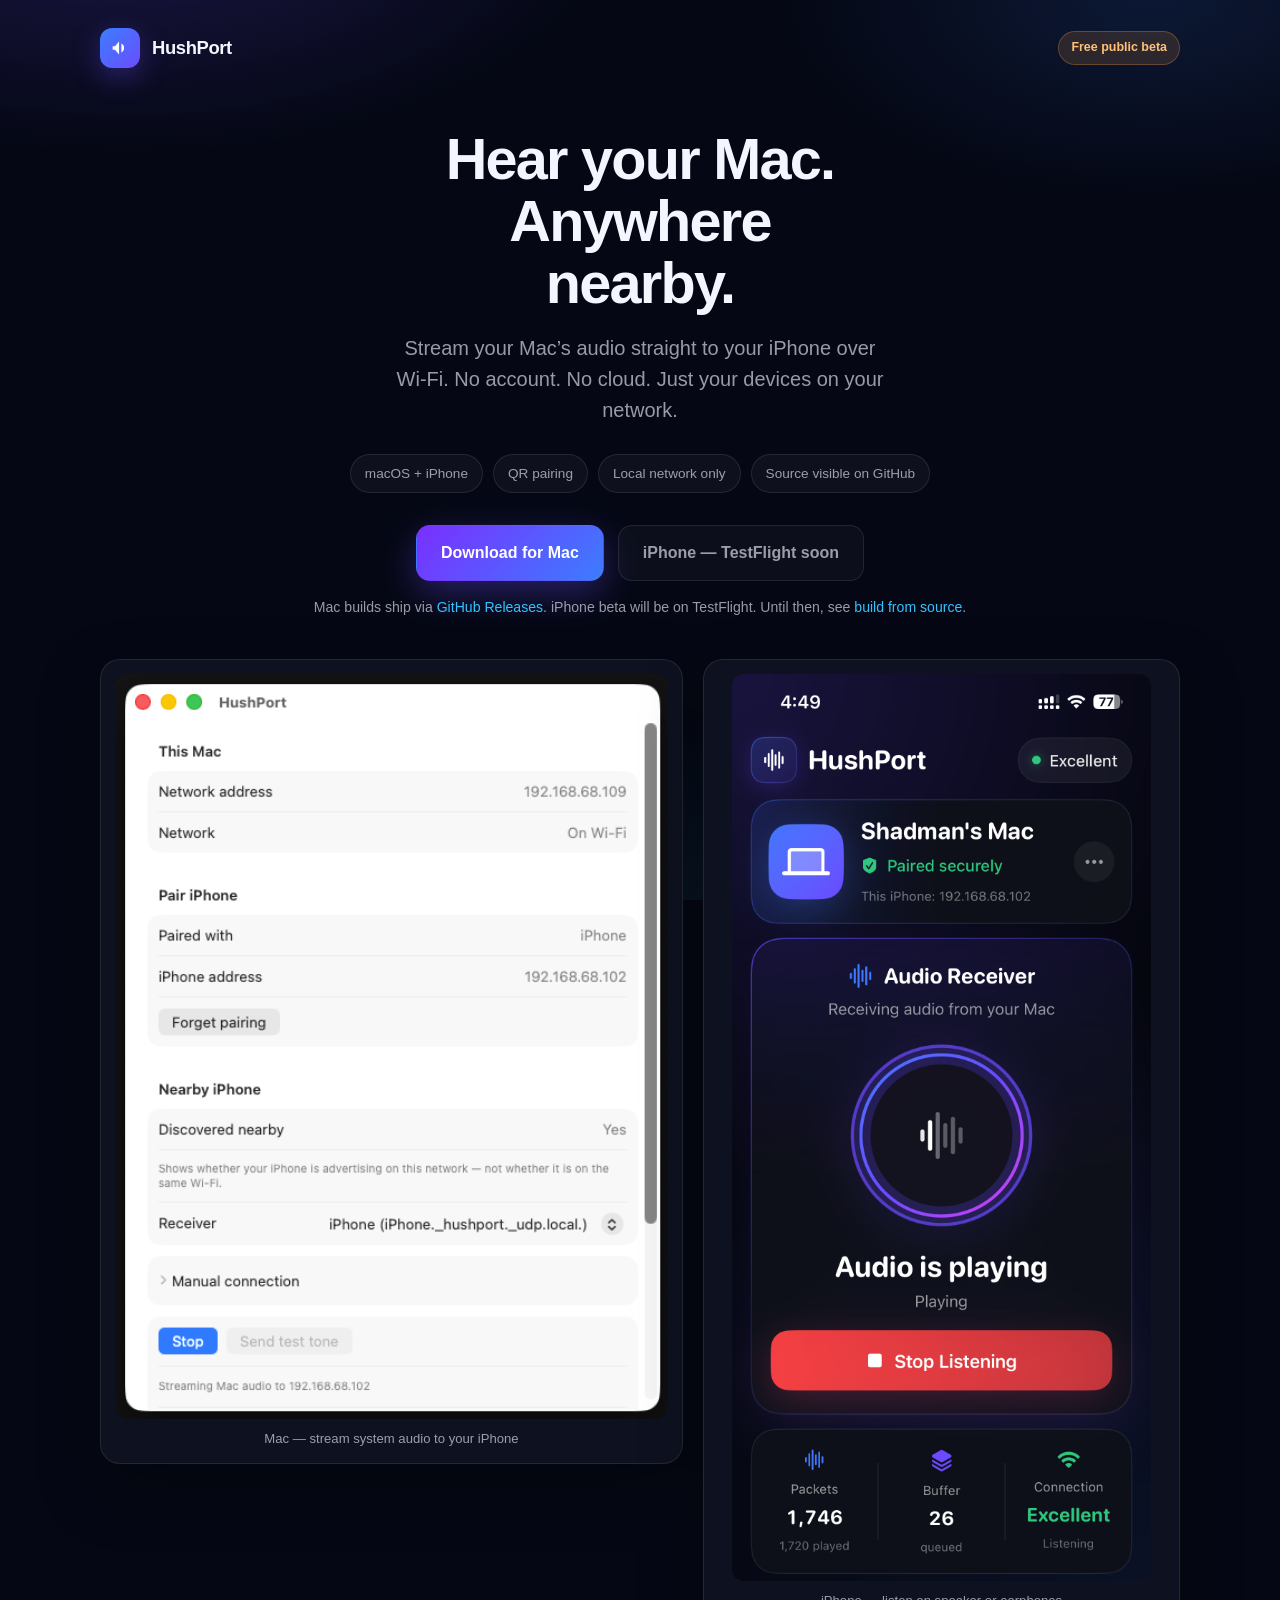
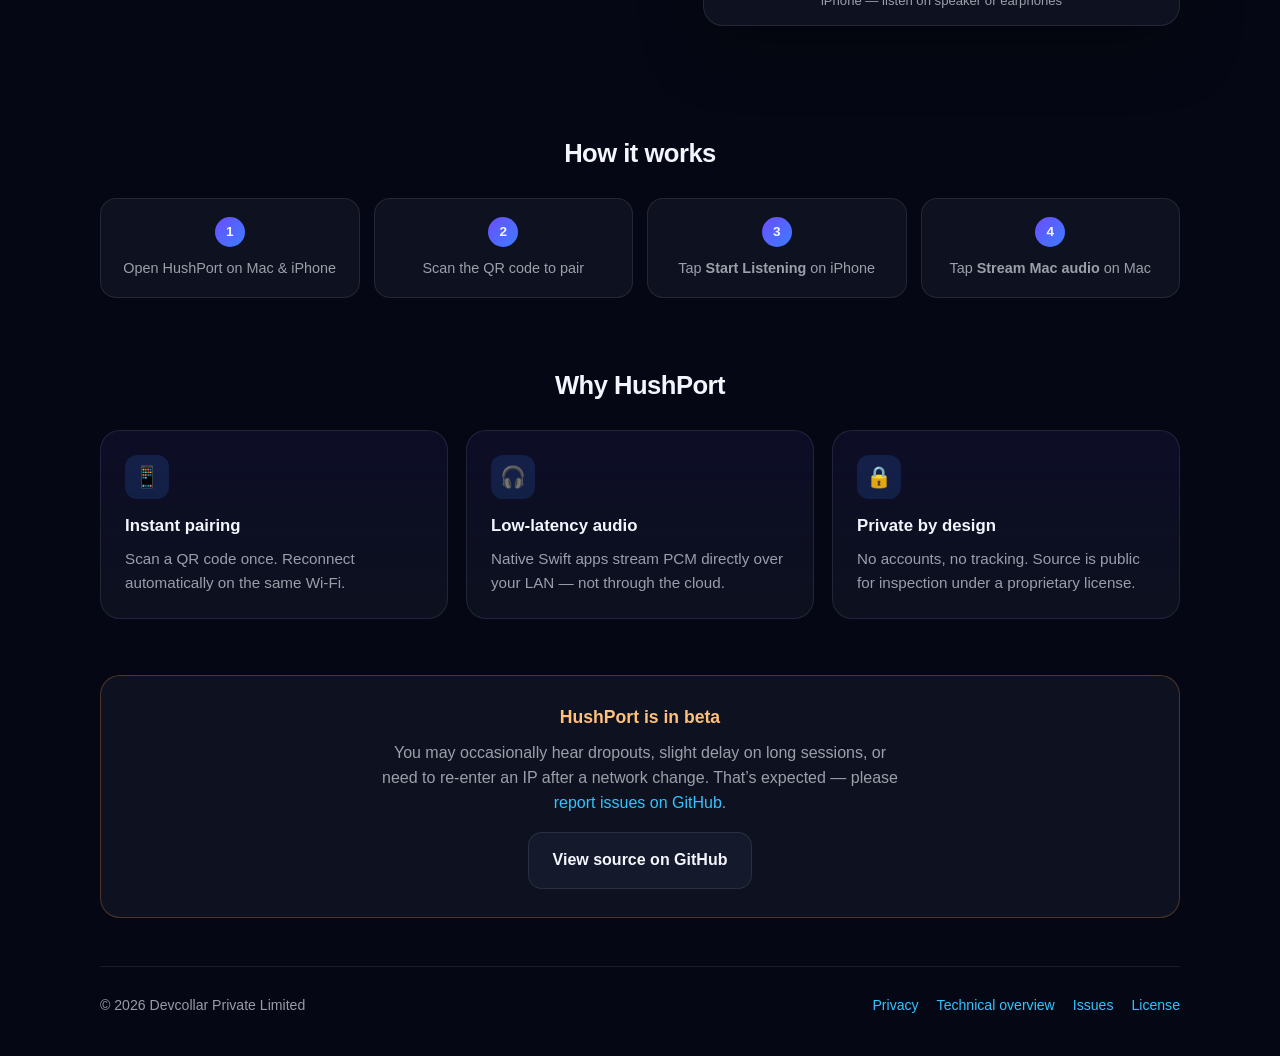
==== docs/index.html @ 12315539 "Add GitHub Pages landing site and privacy policy. Provide a simple beta marketing page, install guid" ====
<!DOCTYPE html>
<html lang="en">
<head>
  <meta charset="utf-8" />
  <meta name="viewport" content="width=device-width, initial-scale=1" />
  <meta name="description" content="HushPort streams your Mac's audio to your iPhone over Wi-Fi. Free public beta. No account. No cloud." />
  <title>HushPort — Hear your Mac on your iPhone</title>
  <link rel="icon" href="data:image/svg+xml,<svg xmlns='http://www.w3.org/2000/svg' viewBox='0 0 100 100'><rect fill='%234a4aff' rx='22' width='100' height='100'/><path fill='white' d='M28 62V38h8v24c0 6 4 10 10 10s10-4 10-10V38h8v24c0 10-8 18-18 18s-18-8-18-18zm36 0V38h8v24c0 6 4 10 10 10s10-4 10-10V38h8v24c0 10-8 18-18 18s-18-8-18-18z'/></svg>" />
  <style>
    :root {
      --bg: #050814;
      --panel: #0e1220;
      --panel-raised: #141a2b;
      --border: rgba(255, 255, 255, 0.09);
      --text: #f4f6ff;
      --muted: rgba(244, 246, 255, 0.62);
      --brand: #6b4dff;
      --brand-bright: #3c7dff;
      --cyan: #33c3ff;
      --success: #2ec87a;
      --orange: #ff9f43;
      --max: 1080px;
      --radius: 20px;
    }

    * { box-sizing: border-box; margin: 0; padding: 0; }

    body {
      font-family: -apple-system, BlinkMacSystemFont, "SF Pro Text", "Segoe UI", sans-serif;
      background: var(--bg);
      color: var(--text);
      line-height: 1.55;
      -webkit-font-smoothing: antialiased;
    }

    .bg-glow {
      position: fixed;
      inset: 0;
      pointer-events: none;
      z-index: -1;
      background:
        radial-gradient(ellipse 70% 50% at 10% -10%, rgba(107, 77, 255, 0.22), transparent 55%),
        radial-gradient(ellipse 60% 45% at 90% 0%, rgba(60, 125, 255, 0.14), transparent 50%),
        radial-gradient(ellipse 50% 40% at 50% 100%, rgba(51, 195, 255, 0.08), transparent 55%);
    }

    a { color: var(--cyan); text-decoration: none; }
    a:hover { text-decoration: underline; }

    .wrap { width: min(var(--max), calc(100% - 40px)); margin: 0 auto; }

    header {
      padding: 28px 0 12px;
      display: flex;
      align-items: center;
      justify-content: space-between;
      gap: 16px;
    }

    .brand {
      display: flex;
      align-items: center;
      gap: 12px;
      font-weight: 700;
      font-size: 1.15rem;
      letter-spacing: -0.02em;
      color: var(--text);
      text-decoration: none;
    }

    .brand:hover { text-decoration: none; }

    .logo {
      width: 40px;
      height: 40px;
      border-radius: 12px;
      background: linear-gradient(135deg, var(--brand-bright), var(--brand));
      display: grid;
      place-items: center;
      box-shadow: 0 8px 28px rgba(107, 77, 255, 0.35);
    }

    .logo svg { width: 22px; height: 22px; fill: white; }

    .badge {
      display: inline-flex;
      align-items: center;
      gap: 6px;
      padding: 6px 12px;
      border-radius: 999px;
      font-size: 0.78rem;
      font-weight: 600;
      background: rgba(255, 159, 67, 0.14);
      color: #ffc078;
      border: 1px solid rgba(255, 159, 67, 0.28);
    }

    .hero {
      padding: 48px 0 32px;
      text-align: center;
    }

    .hero h1 {
      font-size: clamp(2.2rem, 5vw, 3.6rem);
      line-height: 1.08;
      letter-spacing: -0.03em;
      font-weight: 800;
      max-width: 14ch;
      margin: 0 auto 18px;
    }

    .hero .lead {
      font-size: clamp(1.05rem, 2.2vw, 1.25rem);
      color: var(--muted);
      max-width: 46ch;
      margin: 0 auto 28px;
    }

    .pill-row {
      display: flex;
      flex-wrap: wrap;
      justify-content: center;
      gap: 10px;
      margin-bottom: 32px;
    }

    .pill {
      padding: 8px 14px;
      border-radius: 999px;
      font-size: 0.85rem;
      color: var(--muted);
      background: rgba(255, 255, 255, 0.04);
      border: 1px solid var(--border);
    }

    .cta-row {
      display: flex;
      flex-wrap: wrap;
      justify-content: center;
      gap: 14px;
      margin-bottom: 16px;
    }

    .btn {
      display: inline-flex;
      align-items: center;
      justify-content: center;
      gap: 10px;
      padding: 15px 24px;
      border-radius: 14px;
      font-size: 1rem;
      font-weight: 650;
      text-decoration: none;
      border: 1px solid transparent;
      transition: transform 0.15s ease, box-shadow 0.15s ease;
    }

    .btn:hover { text-decoration: none; transform: translateY(-1px); }

    .btn-primary {
      color: white;
      background: linear-gradient(135deg, #7a2fff, var(--brand-bright));
      box-shadow: 0 12px 36px rgba(107, 77, 255, 0.35);
    }

    .btn-secondary {
      color: var(--text);
      background: var(--panel-raised);
      border-color: var(--border);
    }

    .btn-soon {
      color: var(--muted);
      background: rgba(255, 255, 255, 0.03);
      border-color: var(--border);
      cursor: default;
    }

    .btn-soon:hover { transform: none; }

    .cta-note {
      font-size: 0.88rem;
      color: var(--muted);
      margin-bottom: 40px;
    }

    .shots {
      display: grid;
      grid-template-columns: 1.1fr 0.9fr;
      gap: 20px;
      align-items: start;
      margin: 12px 0 56px;
    }

    .shot {
      background: var(--panel);
      border: 1px solid var(--border);
      border-radius: var(--radius);
      padding: 14px;
      box-shadow: 0 24px 60px rgba(0, 0, 0, 0.35);
    }

    .shot img {
      width: 100%;
      height: auto;
      border-radius: 12px;
      display: block;
    }

    .shot figcaption {
      margin-top: 10px;
      font-size: 0.82rem;
      color: var(--muted);
      text-align: center;
    }

    .shot.ios { padding: 14px 28px; }

    section { padding: 20px 0 48px; }

    h2 {
      font-size: 1.6rem;
      letter-spacing: -0.02em;
      margin-bottom: 24px;
      text-align: center;
    }

    .grid-3 {
      display: grid;
      grid-template-columns: repeat(3, 1fr);
      gap: 18px;
    }

    .card {
      background: linear-gradient(180deg, rgba(107, 77, 255, 0.08), rgba(14, 18, 32, 0.9));
      border: 1px solid var(--border);
      border-radius: var(--radius);
      padding: 24px;
    }

    .card .icon {
      width: 44px;
      height: 44px;
      border-radius: 12px;
      display: grid;
      place-items: center;
      background: rgba(60, 125, 255, 0.16);
      margin-bottom: 14px;
      font-size: 1.3rem;
    }

    .card h3 {
      font-size: 1.05rem;
      margin-bottom: 8px;
    }

    .card p {
      color: var(--muted);
      font-size: 0.95rem;
    }

    .beta-box {
      background: var(--panel);
      border: 1px solid rgba(255, 159, 67, 0.25);
      border-radius: var(--radius);
      padding: 28px;
      text-align: center;
      margin: 8px 0 48px;
    }

    .beta-box h3 {
      color: #ffc078;
      margin-bottom: 10px;
      font-size: 1.1rem;
    }

    .beta-box p { color: var(--muted); max-width: 58ch; margin: 0 auto 16px; }

    .steps {
      display: grid;
      grid-template-columns: repeat(4, 1fr);
      gap: 14px;
      margin-top: 8px;
    }

    .step {
      background: var(--panel);
      border: 1px solid var(--border);
      border-radius: 16px;
      padding: 18px;
      text-align: center;
    }

    .step .num {
      width: 30px;
      height: 30px;
      border-radius: 50%;
      margin: 0 auto 10px;
      display: grid;
      place-items: center;
      font-weight: 700;
      font-size: 0.85rem;
      background: linear-gradient(135deg, var(--brand), var(--brand-bright));
    }

    .step p { font-size: 0.9rem; color: var(--muted); }

    footer {
      border-top: 1px solid var(--border);
      padding: 28px 0 40px;
      color: var(--muted);
      font-size: 0.88rem;
    }

    .footer-row {
      display: flex;
      flex-wrap: wrap;
      justify-content: space-between;
      gap: 12px;
      align-items: center;
    }

    .footer-links { display: flex; flex-wrap: wrap; gap: 18px; }

    @media (max-width: 860px) {
      .shots { grid-template-columns: 1fr; }
      .shot.ios { max-width: 320px; margin: 0 auto; }
      .grid-3 { grid-template-columns: 1fr; }
      .steps { grid-template-columns: 1fr 1fr; }
    }
  </style>
</head>
<body>
  <div class="bg-glow"></div>

  <div class="wrap">
    <header>
      <a class="brand" href="./">
        <span class="logo" aria-hidden="true">
          <svg viewBox="0 0 24 24" xmlns="http://www.w3.org/2000/svg"><path d="M4 10v4h2.5l4.5 5V5L6.5 10H4zm12.5 2c0-2.1-1.2-3.9-3-4.8v9.6c1.8-.9 3-2.7 3-4.8z"/></svg>
        </span>
        HushPort
      </a>
      <span class="badge">Free public beta</span>
    </header>

    <section class="hero">
      <h1>Hear your Mac.<br />Anywhere nearby.</h1>
      <p class="lead">
        Stream your Mac&rsquo;s audio straight to your iPhone over Wi&#8209;Fi.
        No account. No cloud. Just your devices on your network.
      </p>

      <div class="pill-row">
        <span class="pill">macOS + iPhone</span>
        <span class="pill">QR pairing</span>
        <span class="pill">Local network only</span>
        <span class="pill">Source visible on GitHub</span>
      </div>

      <div class="cta-row">
        <a class="btn btn-primary" href="https://github.com/Devcollar/hushport/releases" id="mac-download">
          Download for Mac
        </a>
        <span class="btn btn-soon" title="TestFlight link will be added here">
          iPhone — TestFlight soon
        </span>
      </div>
      <p class="cta-note">
        Mac builds ship via <a href="https://github.com/Devcollar/hushport/releases">GitHub Releases</a>.
        iPhone beta will be on TestFlight. Until then, see <a href="https://github.com/Devcollar/hushport#quick-start">build from source</a>.
      </p>

      <div class="shots">
        <figure class="shot">
          <img src="screenshots/mac-streaming.png" alt="HushPort Mac app streaming audio to iPhone" width="960" height="540" loading="eager" />
          <figcaption>Mac — stream system audio to your iPhone</figcaption>
        </figure>
        <figure class="shot ios">
          <img src="screenshots/ios-streaming.png" alt="HushPort iPhone app playing Mac audio" width="390" height="844" loading="eager" />
          <figcaption>iPhone — listen on speaker or earphones</figcaption>
        </figure>
      </div>
    </section>

    <section>
      <h2>How it works</h2>
      <div class="steps">
        <div class="step"><div class="num">1</div><p>Open HushPort on Mac &amp; iPhone</p></div>
        <div class="step"><div class="num">2</div><p>Scan the QR code to pair</p></div>
        <div class="step"><div class="num">3</div><p>Tap <strong>Start Listening</strong> on iPhone</p></div>
        <div class="step"><div class="num">4</div><p>Tap <strong>Stream Mac audio</strong> on Mac</p></div>
      </div>
    </section>

    <section>
      <h2>Why HushPort</h2>
      <div class="grid-3">
        <article class="card">
          <div class="icon">📱</div>
          <h3>Instant pairing</h3>
          <p>Scan a QR code once. Reconnect automatically on the same Wi&#8209;Fi.</p>
        </article>
        <article class="card">
          <div class="icon">🎧</div>
          <h3>Low-latency audio</h3>
          <p>Native Swift apps stream PCM directly over your LAN — not through the cloud.</p>
        </article>
        <article class="card">
          <div class="icon">🔒</div>
          <h3>Private by design</h3>
          <p>No accounts, no tracking. Source is public for inspection under a proprietary license.</p>
        </article>
      </div>
    </section>

    <div class="beta-box">
      <h3>HushPort is in beta</h3>
      <p>
        You may occasionally hear dropouts, slight delay on long sessions, or need to re-enter an IP after a network change.
        That&rsquo;s expected — please <a href="https://github.com/Devcollar/hushport/issues/new/choose">report issues on GitHub</a>.
      </p>
      <a class="btn btn-secondary" href="https://github.com/Devcollar/hushport">View source on GitHub</a>
    </div>

    <footer>
      <div class="footer-row">
        <span>&copy; 2026 Devcollar Private Limited</span>
        <nav class="footer-links" aria-label="Footer">
          <a href="privacy.html">Privacy</a>
          <a href="https://github.com/Devcollar/hushport/blob/main/docs/overview.md">Technical overview</a>
          <a href="https://github.com/Devcollar/hushport/issues">Issues</a>
          <a href="https://github.com/Devcollar/hushport/blob/main/LICENSE">License</a>
        </nav>
      </div>
    </footer>
  </div>
</body>
</html>
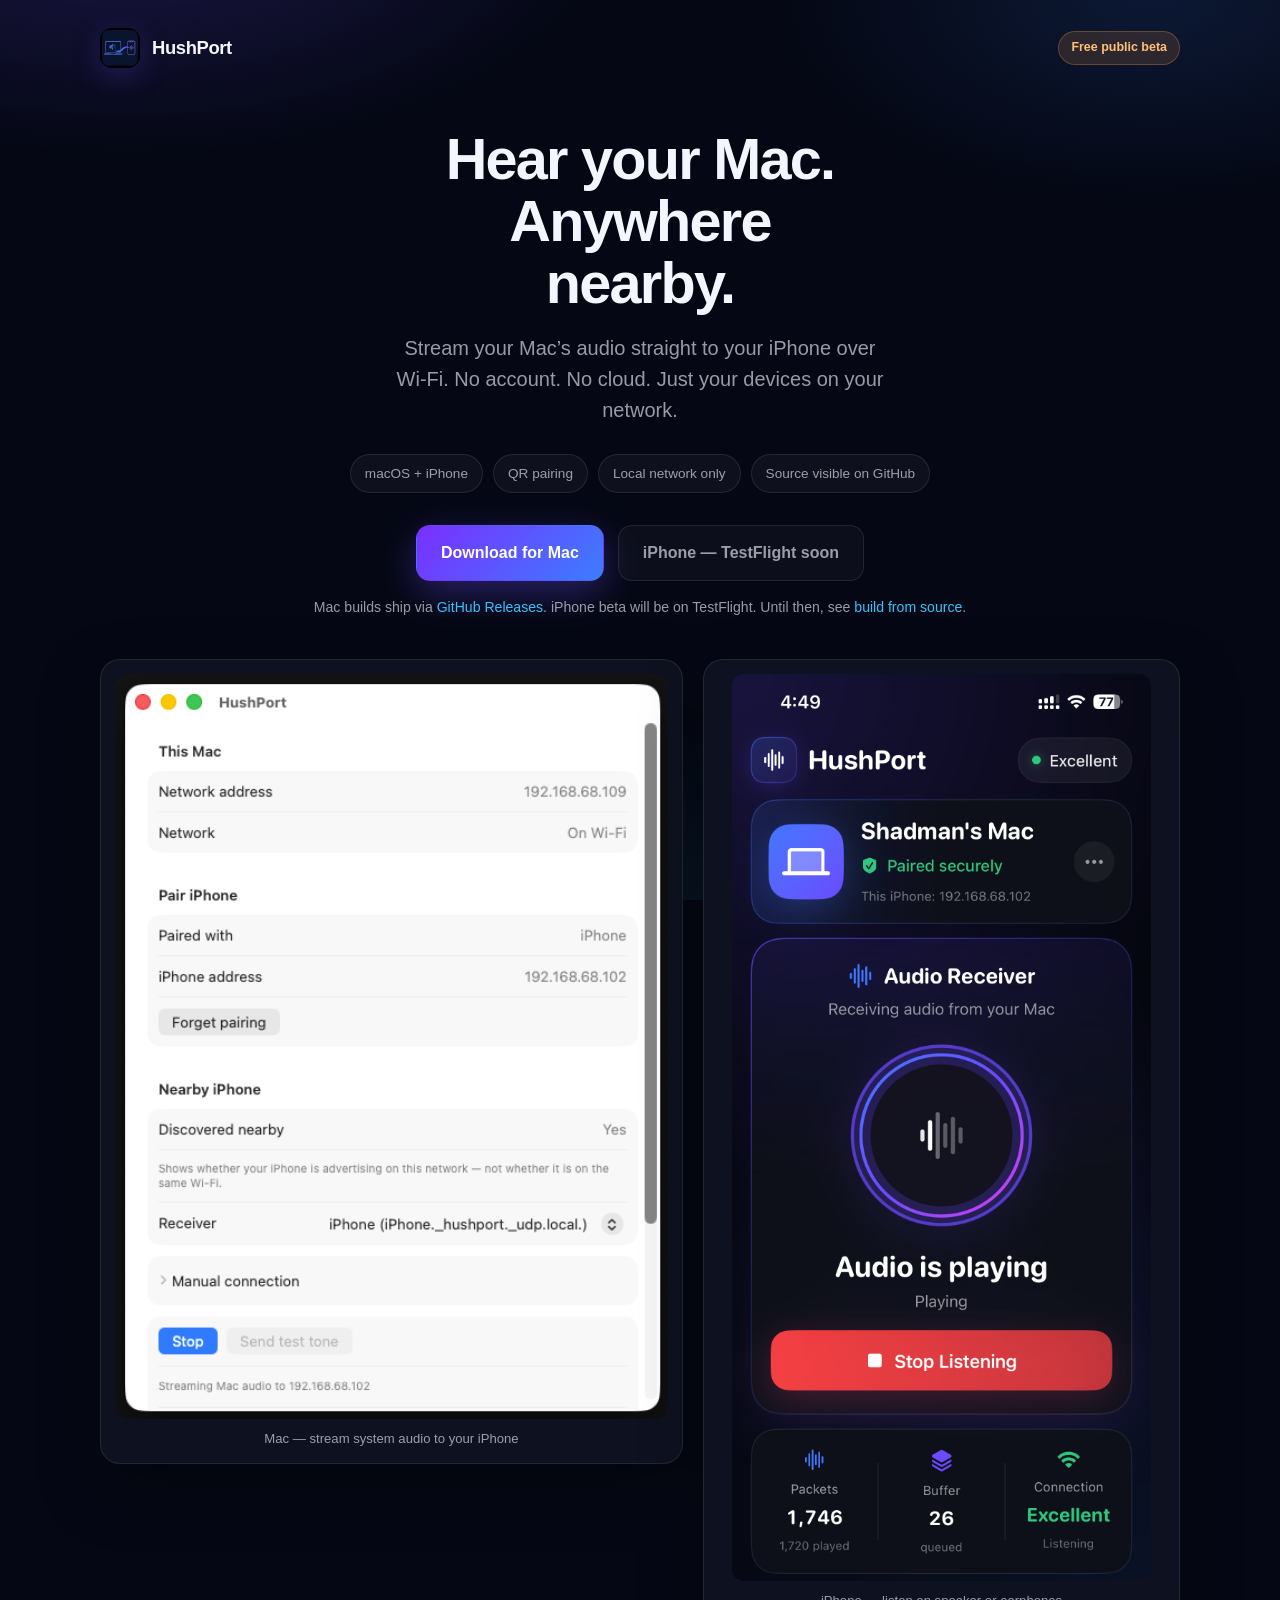
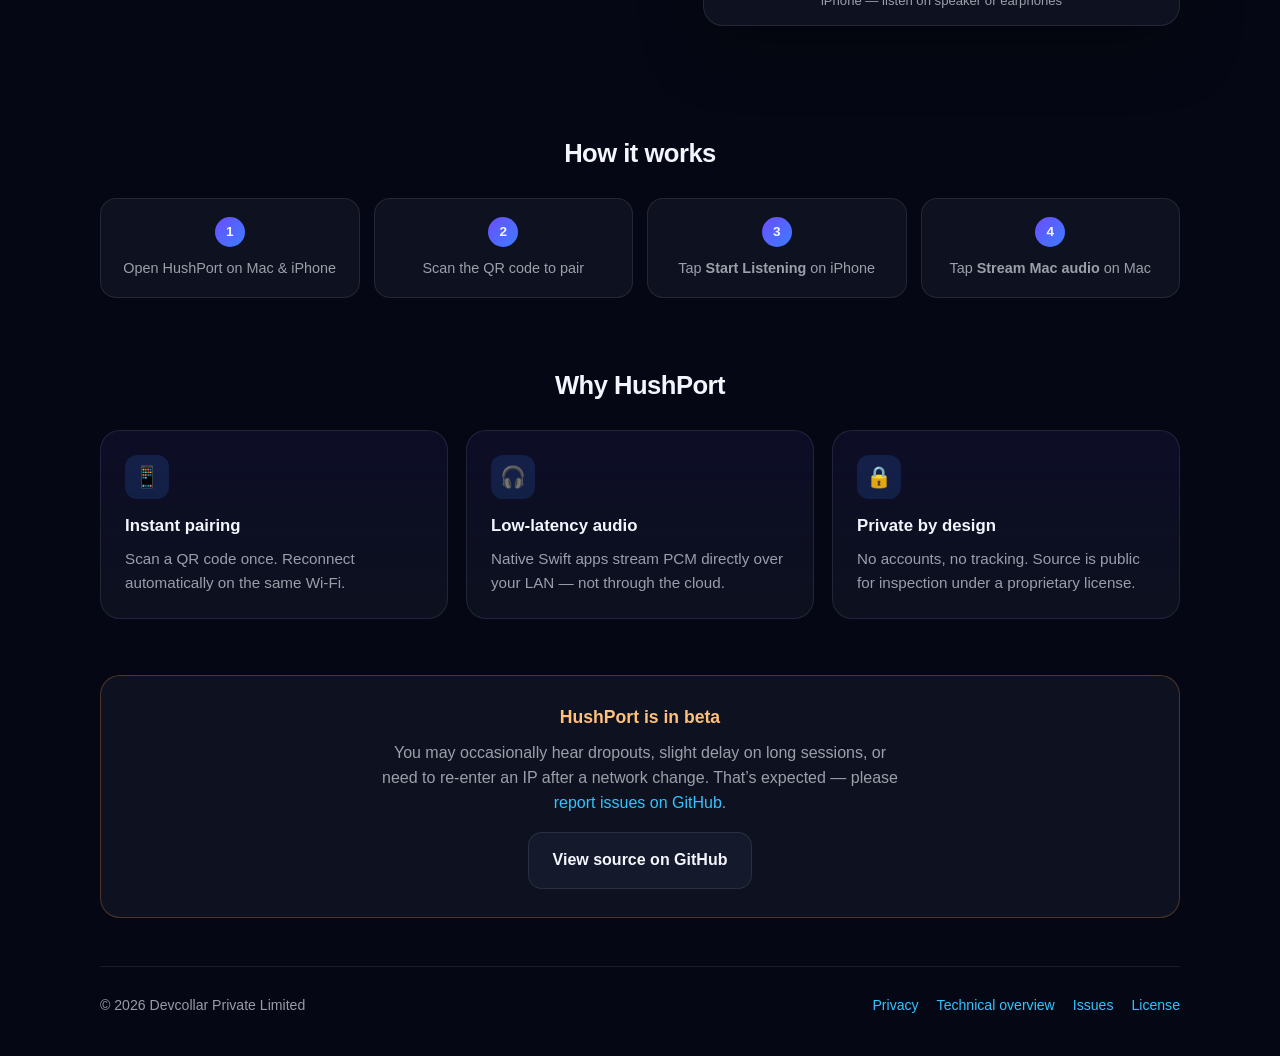
==== commit b41b6d10: "Add logo branding and app icons for Mac and iOS. Use the new logo on GitHub Pages, README, and favic" ====
--- a/docs/index.html
+++ b/docs/index.html
@@ -5,7 +5,14 @@
   <meta name="viewport" content="width=device-width, initial-scale=1" />
   <meta name="description" content="HushPort streams your Mac's audio to your iPhone over Wi-Fi. Free public beta. No account. No cloud." />
   <title>HushPort — Hear your Mac on your iPhone</title>
-  <link rel="icon" href="data:image/svg+xml,<svg xmlns='http://www.w3.org/2000/svg' viewBox='0 0 100 100'><rect fill='%234a4aff' rx='22' width='100' height='100'/><path fill='white' d='M28 62V38h8v24c0 6 4 10 10 10s10-4 10-10V38h8v24c0 10-8 18-18 18s-18-8-18-18zm36 0V38h8v24c0 6 4 10 10 10s10-4 10-10V38h8v24c0 10-8 18-18 18s-18-8-18-18z'/></svg>" />
+  <link rel="icon" href="assets/favicon-32.png" sizes="32x32" type="image/png" />
+  <link rel="apple-touch-icon" href="assets/apple-touch-icon.png" />
+  <meta property="og:type" content="website" />
+  <meta property="og:title" content="HushPort — Hear your Mac on your iPhone" />
+  <meta property="og:description" content="Stream your Mac's audio to your iPhone over Wi-Fi. Free public beta. No account. No cloud." />
+  <meta property="og:image" content="https://devcollar.github.io/hushport/assets/hushport-logo-512.png" />
+  <meta name="twitter:card" content="summary" />
+  <meta name="twitter:image" content="https://devcollar.github.io/hushport/assets/hushport-logo-512.png" />
   <style>
     :root {
       --bg: #050814;
@@ -74,13 +81,9 @@
       width: 40px;
       height: 40px;
       border-radius: 12px;
-      background: linear-gradient(135deg, var(--brand-bright), var(--brand));
-      display: grid;
-      place-items: center;
-      box-shadow: 0 8px 28px rgba(107, 77, 255, 0.35);
-    }
-
-    .logo svg { width: 22px; height: 22px; fill: white; }
+      object-fit: cover;
+      box-shadow: 0 8px 28px rgba(107, 77, 255, 0.25);
+    }
 
     .badge {
       display: inline-flex;
@@ -336,9 +339,7 @@
   <div class="wrap">
     <header>
       <a class="brand" href="./">
-        <span class="logo" aria-hidden="true">
-          <svg viewBox="0 0 24 24" xmlns="http://www.w3.org/2000/svg"><path d="M4 10v4h2.5l4.5 5V5L6.5 10H4zm12.5 2c0-2.1-1.2-3.9-3-4.8v9.6c1.8-.9 3-2.7 3-4.8z"/></svg>
-        </span>
+        <img class="logo" src="assets/hushport-logo.png" alt="" width="40" height="40" />
         HushPort
       </a>
       <span class="badge">Free public beta</span>
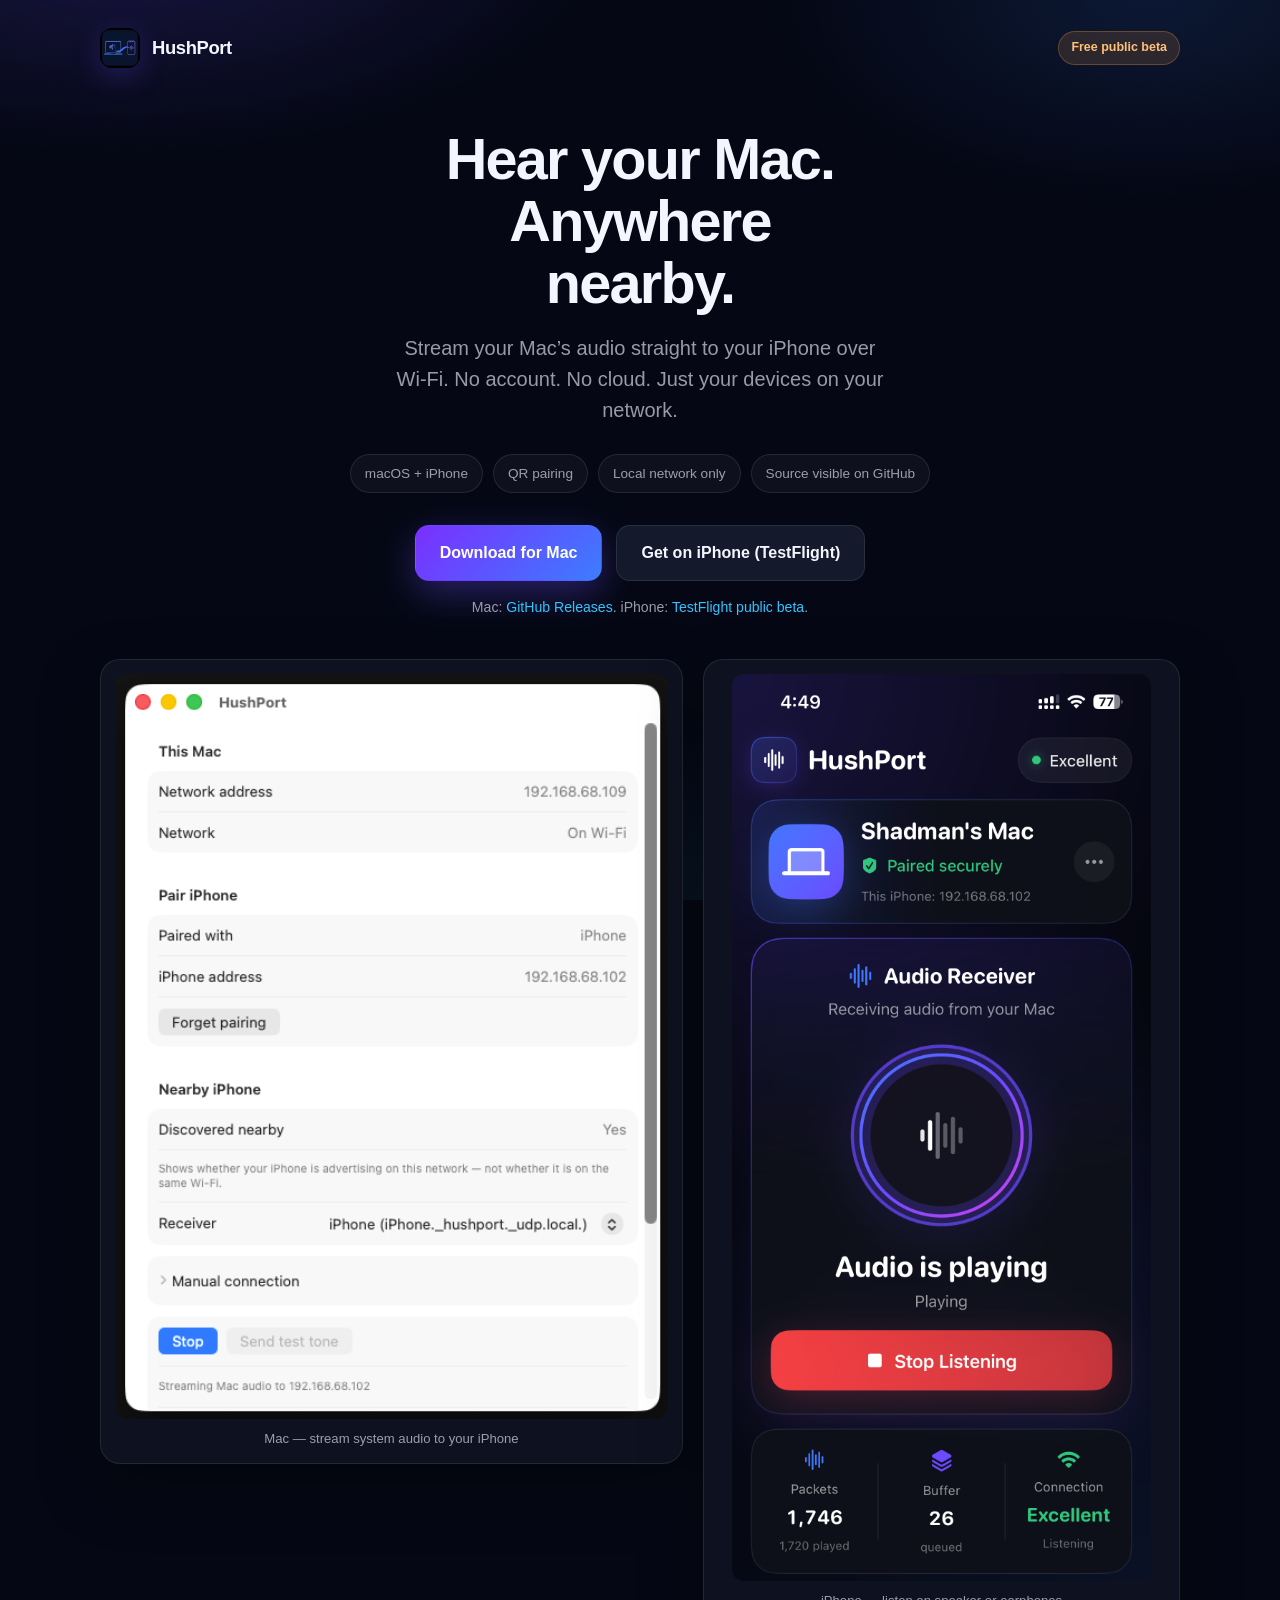
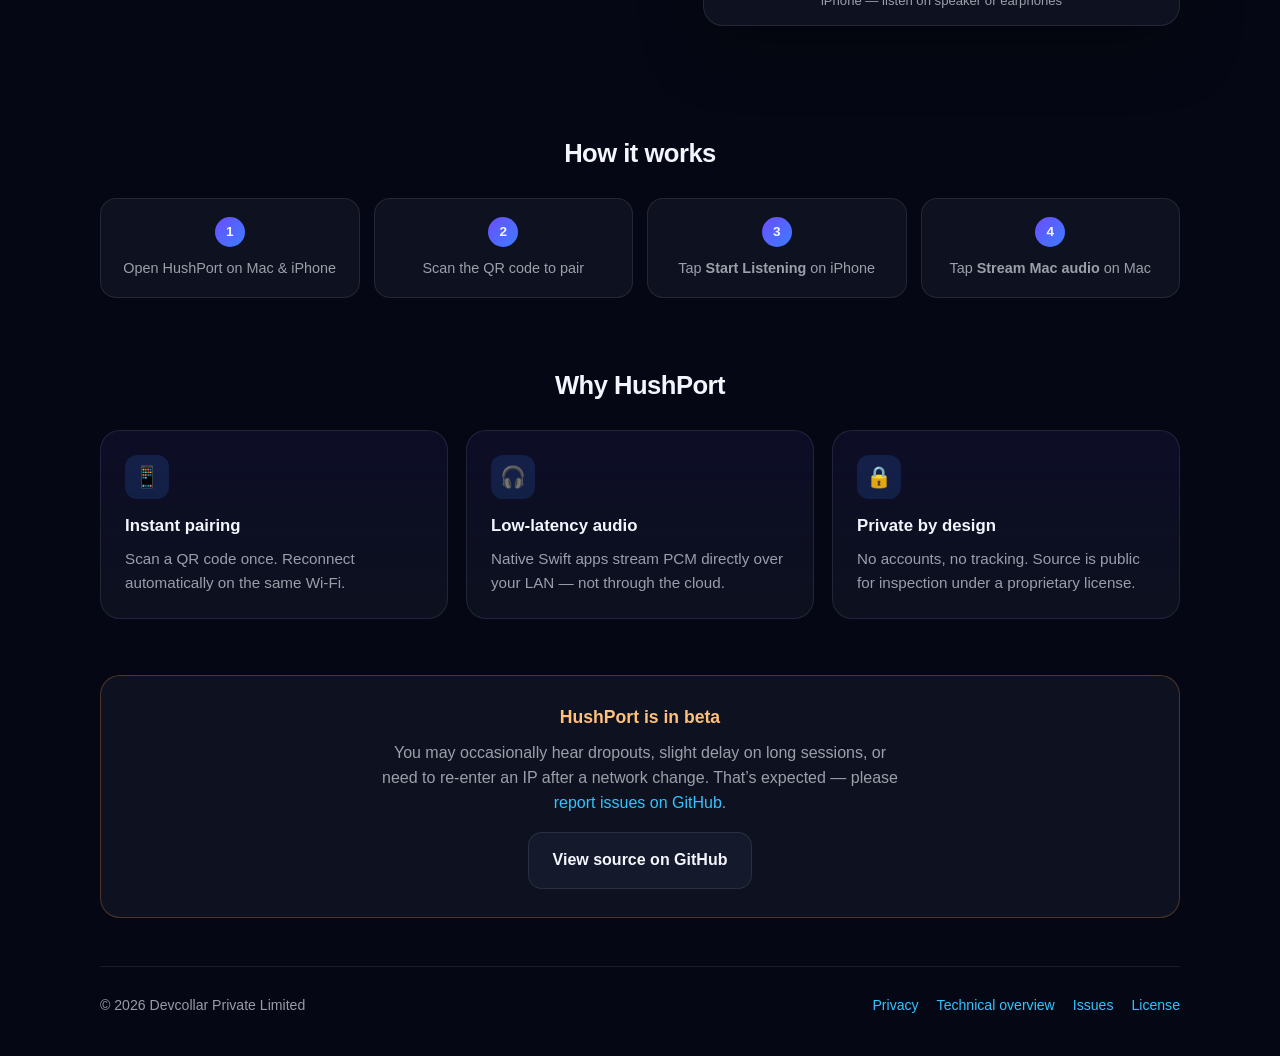
==== commit 4a73ef89: "Add public TestFlight link to website and install docs. Point beta testers to the iPhone TestFlight " ====
--- a/docs/index.html
+++ b/docs/index.html
@@ -363,13 +363,13 @@
         <a class="btn btn-primary" href="https://github.com/Devcollar/hushport/releases" id="mac-download">
           Download for Mac
         </a>
-        <span class="btn btn-soon" title="TestFlight link will be added here">
-          iPhone — TestFlight soon
-        </span>
+        <a class="btn btn-secondary" href="https://testflight.apple.com/join/Smt218M1" id="ios-testflight">
+          Get on iPhone (TestFlight)
+        </a>
       </div>
       <p class="cta-note">
-        Mac builds ship via <a href="https://github.com/Devcollar/hushport/releases">GitHub Releases</a>.
-        iPhone beta will be on TestFlight. Until then, see <a href="https://github.com/Devcollar/hushport#quick-start">build from source</a>.
+        Mac: <a href="https://github.com/Devcollar/hushport/releases">GitHub Releases</a>.
+        iPhone: <a href="https://testflight.apple.com/join/Smt218M1">TestFlight public beta</a>.
       </p>
 
       <div class="shots">
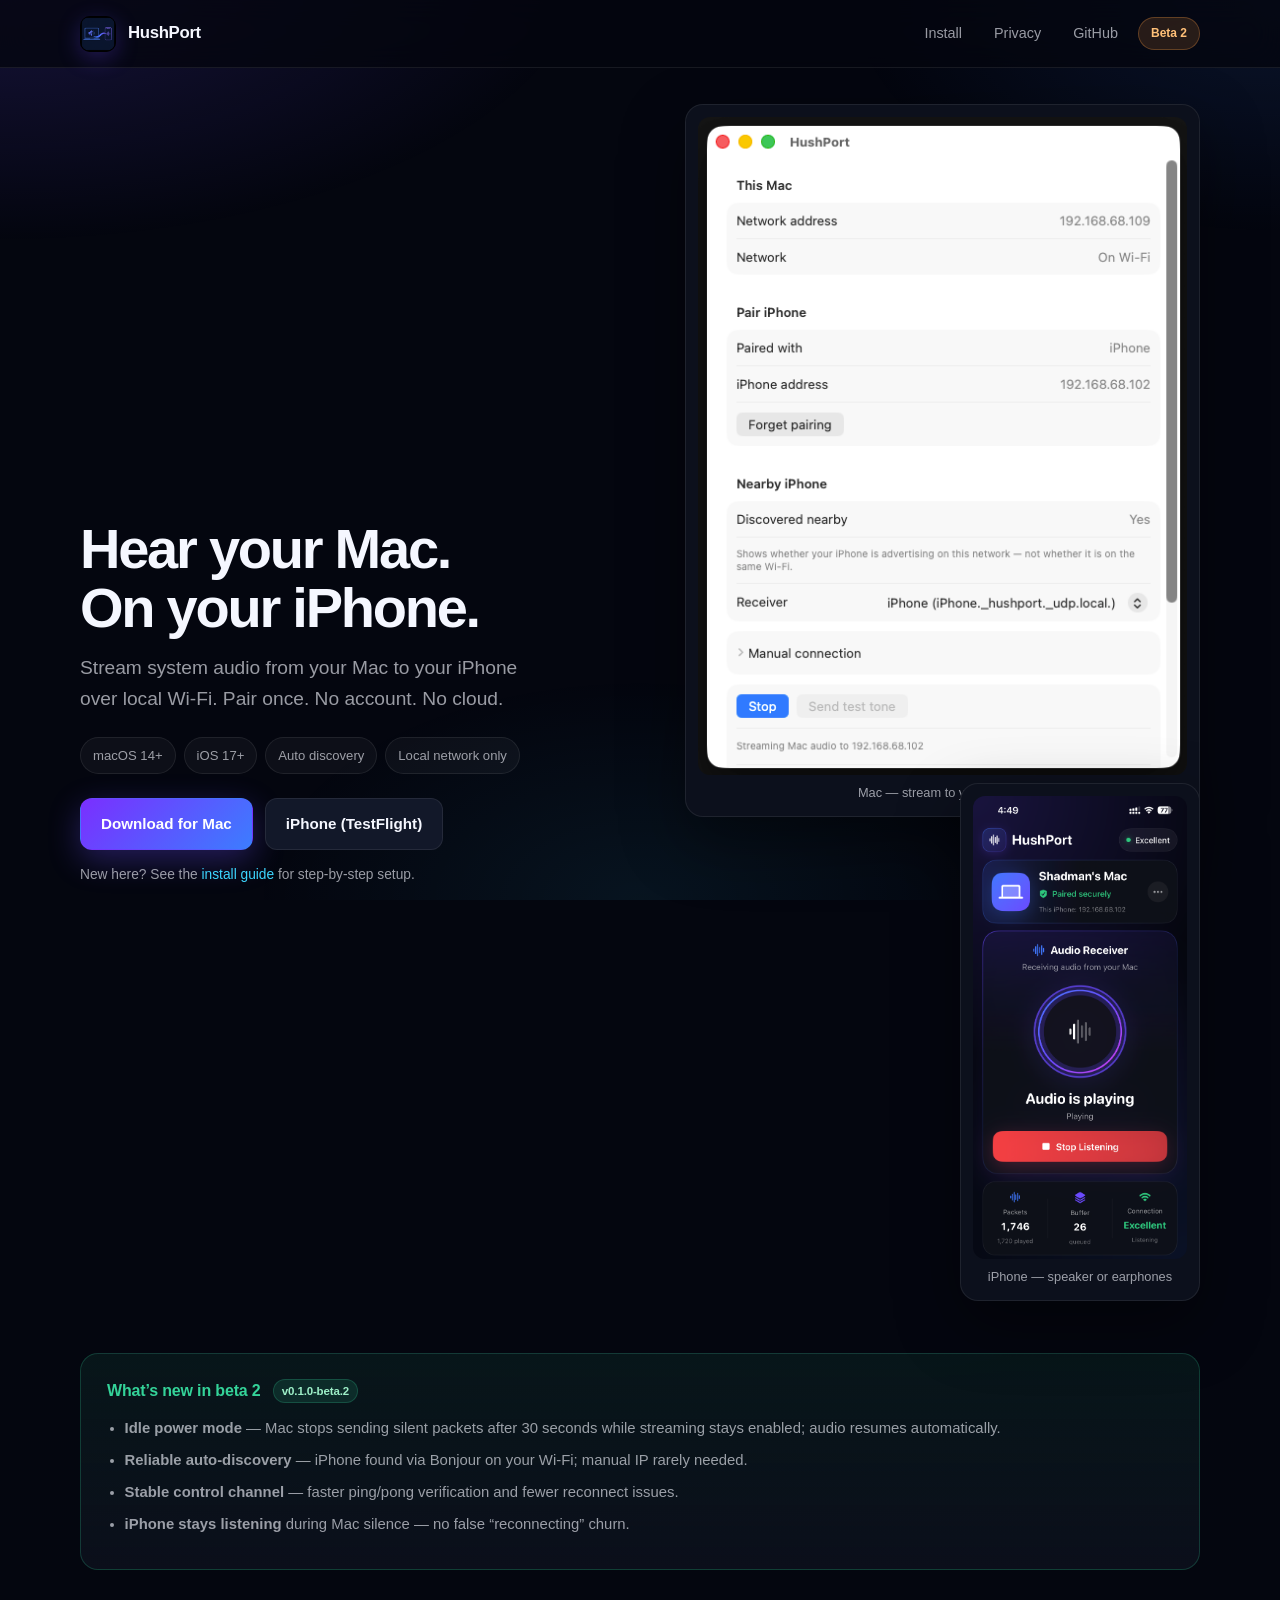
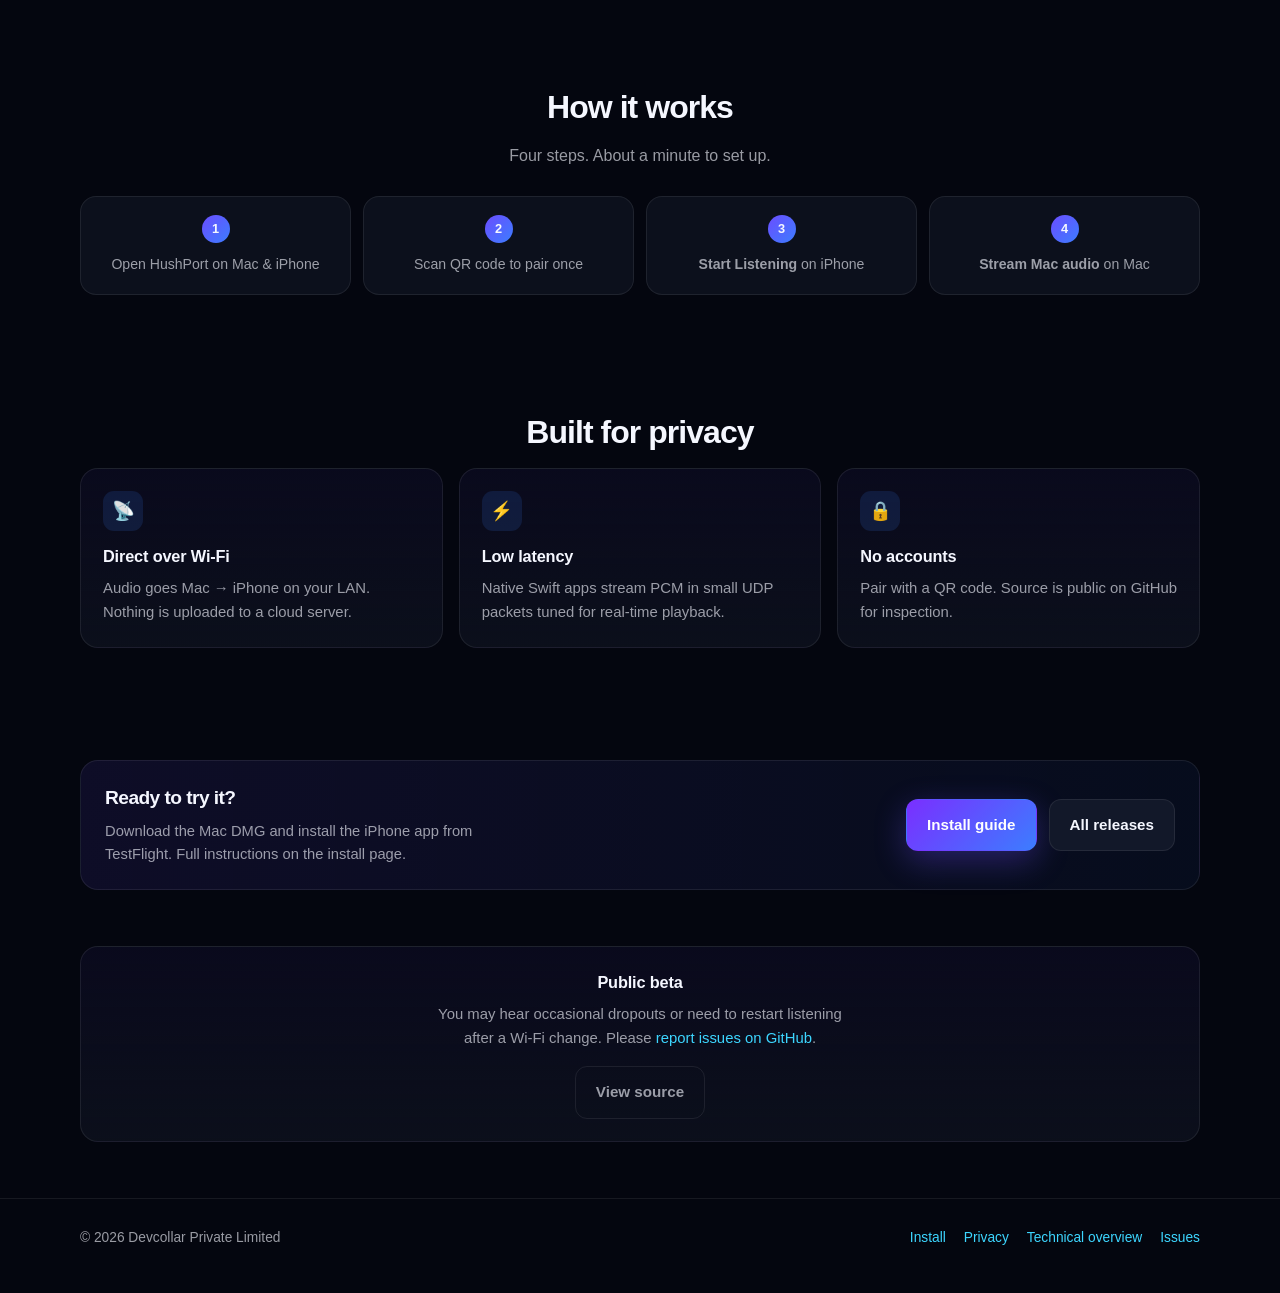
==== commit 03a3e4fb: "Fix install page and refresh site for beta 2. Add install.html (install.md was not served as a page)" ====
--- a/docs/index.html
+++ b/docs/index.html
@@ -3,7 +3,7 @@
 <head>
   <meta charset="utf-8" />
   <meta name="viewport" content="width=device-width, initial-scale=1" />
-  <meta name="description" content="HushPort streams your Mac's audio to your iPhone over Wi-Fi. Free public beta. No account. No cloud." />
+  <meta name="description" content="HushPort streams your Mac's audio to your iPhone over Wi-Fi. Free public beta 2. No account. No cloud." />
   <title>HushPort — Hear your Mac on your iPhone</title>
   <link rel="icon" href="assets/favicon-32.png" sizes="32x32" type="image/png" />
   <link rel="apple-touch-icon" href="assets/apple-touch-icon.png" />
@@ -13,124 +13,42 @@
   <meta property="og:image" content="https://devcollar.github.io/hushport/assets/hushport-logo-512.png" />
   <meta name="twitter:card" content="summary" />
   <meta name="twitter:image" content="https://devcollar.github.io/hushport/assets/hushport-logo-512.png" />
+  <link rel="stylesheet" href="assets/site.css" />
   <style>
-    :root {
-      --bg: #050814;
-      --panel: #0e1220;
-      --panel-raised: #141a2b;
-      --border: rgba(255, 255, 255, 0.09);
-      --text: #f4f6ff;
-      --muted: rgba(244, 246, 255, 0.62);
-      --brand: #6b4dff;
-      --brand-bright: #3c7dff;
-      --cyan: #33c3ff;
-      --success: #2ec87a;
-      --orange: #ff9f43;
-      --max: 1080px;
-      --radius: 20px;
-    }
-
-    * { box-sizing: border-box; margin: 0; padding: 0; }
-
-    body {
-      font-family: -apple-system, BlinkMacSystemFont, "SF Pro Text", "Segoe UI", sans-serif;
-      background: var(--bg);
-      color: var(--text);
-      line-height: 1.55;
-      -webkit-font-smoothing: antialiased;
-    }
-
-    .bg-glow {
-      position: fixed;
-      inset: 0;
-      pointer-events: none;
-      z-index: -1;
-      background:
-        radial-gradient(ellipse 70% 50% at 10% -10%, rgba(107, 77, 255, 0.22), transparent 55%),
-        radial-gradient(ellipse 60% 45% at 90% 0%, rgba(60, 125, 255, 0.14), transparent 50%),
-        radial-gradient(ellipse 50% 40% at 50% 100%, rgba(51, 195, 255, 0.08), transparent 55%);
-    }
-
-    a { color: var(--cyan); text-decoration: none; }
-    a:hover { text-decoration: underline; }
-
-    .wrap { width: min(var(--max), calc(100% - 40px)); margin: 0 auto; }
-
-    header {
-      padding: 28px 0 12px;
-      display: flex;
+    .hero-grid {
+      display: grid;
+      grid-template-columns: 1.05fr 0.95fr;
+      gap: 36px;
       align-items: center;
-      justify-content: space-between;
-      gap: 16px;
-    }
-
-    .brand {
-      display: flex;
-      align-items: center;
-      gap: 12px;
-      font-weight: 700;
-      font-size: 1.15rem;
-      letter-spacing: -0.02em;
-      color: var(--text);
-      text-decoration: none;
-    }
-
-    .brand:hover { text-decoration: none; }
-
-    .logo {
-      width: 40px;
-      height: 40px;
-      border-radius: 12px;
-      object-fit: cover;
-      box-shadow: 0 8px 28px rgba(107, 77, 255, 0.25);
-    }
-
-    .badge {
-      display: inline-flex;
-      align-items: center;
-      gap: 6px;
-      padding: 6px 12px;
-      border-radius: 999px;
-      font-size: 0.78rem;
-      font-weight: 600;
-      background: rgba(255, 159, 67, 0.14);
-      color: #ffc078;
-      border: 1px solid rgba(255, 159, 67, 0.28);
-    }
-
-    .hero {
-      padding: 48px 0 32px;
-      text-align: center;
-    }
-
-    .hero h1 {
-      font-size: clamp(2.2rem, 5vw, 3.6rem);
-      line-height: 1.08;
-      letter-spacing: -0.03em;
+      padding: 36px 0 20px;
+    }
+
+    .hero-copy h1 {
+      font-size: clamp(2.3rem, 5vw, 3.5rem);
+      line-height: 1.06;
+      letter-spacing: -0.04em;
       font-weight: 800;
-      max-width: 14ch;
-      margin: 0 auto 18px;
-    }
-
-    .hero .lead {
-      font-size: clamp(1.05rem, 2.2vw, 1.25rem);
-      color: var(--muted);
-      max-width: 46ch;
-      margin: 0 auto 28px;
+      margin-bottom: 16px;
+    }
+
+    .hero-copy .lead {
+      font-size: clamp(1.02rem, 2vw, 1.2rem);
+      color: var(--muted);
+      max-width: 44ch;
+      margin-bottom: 22px;
     }
 
     .pill-row {
       display: flex;
       flex-wrap: wrap;
-      justify-content: center;
-      gap: 10px;
-      margin-bottom: 32px;
+      gap: 8px;
+      margin-bottom: 24px;
     }
 
     .pill {
-      padding: 8px 14px;
+      padding: 7px 12px;
       border-radius: 999px;
-      font-size: 0.85rem;
+      font-size: 0.82rem;
       color: var(--muted);
       background: rgba(255, 255, 255, 0.04);
       border: 1px solid var(--border);
@@ -139,68 +57,26 @@
     .cta-row {
       display: flex;
       flex-wrap: wrap;
-      justify-content: center;
+      gap: 12px;
+      margin-bottom: 14px;
+    }
+
+    .cta-note {
+      font-size: 0.86rem;
+      color: var(--muted);
+    }
+
+    .hero-visual {
+      display: grid;
       gap: 14px;
-      margin-bottom: 16px;
-    }
-
-    .btn {
-      display: inline-flex;
-      align-items: center;
-      justify-content: center;
-      gap: 10px;
-      padding: 15px 24px;
-      border-radius: 14px;
-      font-size: 1rem;
-      font-weight: 650;
-      text-decoration: none;
-      border: 1px solid transparent;
-      transition: transform 0.15s ease, box-shadow 0.15s ease;
-    }
-
-    .btn:hover { text-decoration: none; transform: translateY(-1px); }
-
-    .btn-primary {
-      color: white;
-      background: linear-gradient(135deg, #7a2fff, var(--brand-bright));
-      box-shadow: 0 12px 36px rgba(107, 77, 255, 0.35);
-    }
-
-    .btn-secondary {
-      color: var(--text);
-      background: var(--panel-raised);
-      border-color: var(--border);
-    }
-
-    .btn-soon {
-      color: var(--muted);
-      background: rgba(255, 255, 255, 0.03);
-      border-color: var(--border);
-      cursor: default;
-    }
-
-    .btn-soon:hover { transform: none; }
-
-    .cta-note {
-      font-size: 0.88rem;
-      color: var(--muted);
-      margin-bottom: 40px;
-    }
-
-    .shots {
-      display: grid;
-      grid-template-columns: 1.1fr 0.9fr;
-      gap: 20px;
-      align-items: start;
-      margin: 12px 0 56px;
     }
 
     .shot {
       background: var(--panel);
       border: 1px solid var(--border);
       border-radius: var(--radius);
-      padding: 14px;
-      box-shadow: 0 24px 60px rgba(0, 0, 0, 0.35);
+      padding: 12px;
+      box-shadow: var(--shadow);
     }
 
     .shot img {
@@ -211,230 +87,218 @@
     }
 
     .shot figcaption {
-      margin-top: 10px;
-      font-size: 0.82rem;
+      margin-top: 8px;
+      font-size: 0.8rem;
       color: var(--muted);
       text-align: center;
     }
 
-    .shot.ios { padding: 14px 28px; }
-
-    section { padding: 20px 0 48px; }
-
-    h2 {
-      font-size: 1.6rem;
-      letter-spacing: -0.02em;
-      margin-bottom: 24px;
-      text-align: center;
-    }
-
-    .grid-3 {
-      display: grid;
-      grid-template-columns: repeat(3, 1fr);
-      gap: 18px;
-    }
-
-    .card {
-      background: linear-gradient(180deg, rgba(107, 77, 255, 0.08), rgba(14, 18, 32, 0.9));
-      border: 1px solid var(--border);
-      border-radius: var(--radius);
-      padding: 24px;
-    }
-
-    .card .icon {
-      width: 44px;
-      height: 44px;
-      border-radius: 12px;
-      display: grid;
-      place-items: center;
-      background: rgba(60, 125, 255, 0.16);
-      margin-bottom: 14px;
-      font-size: 1.3rem;
-    }
-
-    .card h3 {
-      font-size: 1.05rem;
-      margin-bottom: 8px;
-    }
-
-    .card p {
-      color: var(--muted);
-      font-size: 0.95rem;
-    }
-
-    .beta-box {
-      background: var(--panel);
-      border: 1px solid rgba(255, 159, 67, 0.25);
-      border-radius: var(--radius);
-      padding: 28px;
-      text-align: center;
-      margin: 8px 0 48px;
-    }
-
-    .beta-box h3 {
-      color: #ffc078;
-      margin-bottom: 10px;
-      font-size: 1.1rem;
-    }
-
-    .beta-box p { color: var(--muted); max-width: 58ch; margin: 0 auto 16px; }
-
-    .steps {
+    .shot-mac { grid-column: 1; }
+    .shot-ios {
+      max-width: 240px;
+      margin: -48px 0 0 auto;
+      position: relative;
+      z-index: 2;
+    }
+
+    .steps-row {
       display: grid;
       grid-template-columns: repeat(4, 1fr);
-      gap: 14px;
-      margin-top: 8px;
+      gap: 12px;
     }
 
     .step {
       background: var(--panel);
       border: 1px solid var(--border);
       border-radius: 16px;
-      padding: 18px;
+      padding: 18px 14px;
       text-align: center;
     }
 
     .step .num {
-      width: 30px;
-      height: 30px;
+      width: 28px;
+      height: 28px;
       border-radius: 50%;
       margin: 0 auto 10px;
       display: grid;
       place-items: center;
       font-weight: 700;
-      font-size: 0.85rem;
+      font-size: 0.8rem;
       background: linear-gradient(135deg, var(--brand), var(--brand-bright));
     }
 
-    .step p { font-size: 0.9rem; color: var(--muted); }
-
-    footer {
-      border-top: 1px solid var(--border);
-      padding: 28px 0 40px;
-      color: var(--muted);
-      font-size: 0.88rem;
-    }
-
-    .footer-row {
+    .step p { font-size: 0.88rem; color: var(--muted); }
+
+    .download-strip {
       display: flex;
       flex-wrap: wrap;
+      align-items: center;
       justify-content: space-between;
-      gap: 12px;
-      align-items: center;
-    }
-
-    .footer-links { display: flex; flex-wrap: wrap; gap: 18px; }
-
-    @media (max-width: 860px) {
-      .shots { grid-template-columns: 1fr; }
-      .shot.ios { max-width: 320px; margin: 0 auto; }
-      .grid-3 { grid-template-columns: 1fr; }
-      .steps { grid-template-columns: 1fr 1fr; }
+      gap: 16px;
+      padding: 22px 24px;
+      border-radius: var(--radius);
+      border: 1px solid var(--border);
+      background: linear-gradient(90deg, rgba(107, 77, 255, 0.1), rgba(60, 125, 255, 0.06));
+    }
+
+    .download-strip p {
+      color: var(--muted);
+      font-size: 0.92rem;
+      max-width: 48ch;
+    }
+
+    @media (max-width: 900px) {
+      .hero-grid { grid-template-columns: 1fr; }
+      .shot-ios {
+        max-width: 220px;
+        margin: 0 auto;
+      }
+      .steps-row { grid-template-columns: 1fr 1fr; }
+    }
+
+    @media (max-width: 520px) {
+      .steps-row { grid-template-columns: 1fr; }
     }
   </style>
 </head>
 <body>
   <div class="bg-glow"></div>
 
-  <div class="wrap">
-    <header>
+  <header class="site-header">
+    <div class="wrap">
       <a class="brand" href="./">
-        <img class="logo" src="assets/hushport-logo.png" alt="" width="40" height="40" />
+        <img class="logo" src="assets/hushport-logo.png" alt="" width="36" height="36" />
         HushPort
       </a>
-      <span class="badge">Free public beta</span>
-    </header>
-
-    <section class="hero">
-      <h1>Hear your Mac.<br />Anywhere nearby.</h1>
-      <p class="lead">
-        Stream your Mac&rsquo;s audio straight to your iPhone over Wi&#8209;Fi.
-        No account. No cloud. Just your devices on your network.
-      </p>
-
-      <div class="pill-row">
-        <span class="pill">macOS + iPhone</span>
-        <span class="pill">QR pairing</span>
-        <span class="pill">Local network only</span>
-        <span class="pill">Source visible on GitHub</span>
-      </div>
-
-      <div class="cta-row">
-        <a class="btn btn-primary" href="https://github.com/Devcollar/hushport/releases" id="mac-download">
-          Download for Mac
-        </a>
-        <a class="btn btn-secondary" href="https://testflight.apple.com/join/Smt218M1" id="ios-testflight">
-          Get on iPhone (TestFlight)
-        </a>
-      </div>
-      <p class="cta-note">
-        Mac: <a href="https://github.com/Devcollar/hushport/releases">GitHub Releases</a>.
-        iPhone: <a href="https://testflight.apple.com/join/Smt218M1">TestFlight public beta</a>.
-      </p>
-
-      <div class="shots">
-        <figure class="shot">
-          <img src="screenshots/mac-streaming.png" alt="HushPort Mac app streaming audio to iPhone" width="960" height="540" loading="eager" />
-          <figcaption>Mac — stream system audio to your iPhone</figcaption>
+      <nav class="site-nav" aria-label="Primary">
+        <a class="nav-link" href="install.html">Install</a>
+        <a class="nav-link" href="privacy.html">Privacy</a>
+        <a class="nav-link" href="https://github.com/Devcollar/hushport">GitHub</a>
+        <span class="badge">Beta 2</span>
+      </nav>
+    </div>
+  </header>
+
+  <main class="wrap">
+    <section class="hero-grid">
+      <div class="hero-copy">
+        <h1>Hear your Mac.<br />On your iPhone.</h1>
+        <p class="lead">
+          Stream system audio from your Mac to your iPhone over local Wi&#8209;Fi.
+          Pair once. No account. No cloud.
+        </p>
+
+        <div class="pill-row">
+          <span class="pill">macOS 14+</span>
+          <span class="pill">iOS 17+</span>
+          <span class="pill">Auto discovery</span>
+          <span class="pill">Local network only</span>
+        </div>
+
+        <div class="cta-row">
+          <a class="btn btn-primary" href="https://github.com/Devcollar/hushport/releases/download/v0.1.0-beta.2/HushPort-0.1.0-beta.2.dmg">
+            Download for Mac
+          </a>
+          <a class="btn btn-secondary" href="https://testflight.apple.com/join/Smt218M1">
+            iPhone (TestFlight)
+          </a>
+        </div>
+        <p class="cta-note">
+          New here? See the <a href="install.html">install guide</a> for step-by-step setup.
+        </p>
+      </div>
+
+      <div class="hero-visual">
+        <figure class="shot shot-mac">
+          <img src="screenshots/mac-streaming.png" alt="HushPort Mac app streaming audio" width="960" height="540" loading="eager" />
+          <figcaption>Mac — stream to your iPhone</figcaption>
         </figure>
-        <figure class="shot ios">
-          <img src="screenshots/ios-streaming.png" alt="HushPort iPhone app playing Mac audio" width="390" height="844" loading="eager" />
-          <figcaption>iPhone — listen on speaker or earphones</figcaption>
+        <figure class="shot shot-ios">
+          <img src="screenshots/ios-streaming.png" alt="HushPort iPhone app playing audio" width="390" height="844" loading="eager" />
+          <figcaption>iPhone — speaker or earphones</figcaption>
         </figure>
       </div>
     </section>
 
-    <section>
-      <h2>How it works</h2>
-      <div class="steps">
+    <section class="section-tight">
+      <div class="changelog">
+        <h3>What&rsquo;s new in beta 2 <span class="version">v0.1.0-beta.2</span></h3>
+        <ul>
+          <li><strong>Idle power mode</strong> — Mac stops sending silent packets after 30 seconds while streaming stays enabled; audio resumes automatically.</li>
+          <li><strong>Reliable auto-discovery</strong> — iPhone found via Bonjour on your Wi&#8209;Fi; manual IP rarely needed.</li>
+          <li><strong>Stable control channel</strong> — faster ping/pong verification and fewer reconnect issues.</li>
+          <li><strong>iPhone stays listening</strong> during Mac silence — no false &ldquo;reconnecting&rdquo; churn.</li>
+        </ul>
+      </div>
+    </section>
+
+    <section class="section">
+      <h2 class="section-title center">How it works</h2>
+      <p class="section-lead center">Four steps. About a minute to set up.</p>
+      <div class="steps-row">
         <div class="step"><div class="num">1</div><p>Open HushPort on Mac &amp; iPhone</p></div>
-        <div class="step"><div class="num">2</div><p>Scan the QR code to pair</p></div>
-        <div class="step"><div class="num">3</div><p>Tap <strong>Start Listening</strong> on iPhone</p></div>
-        <div class="step"><div class="num">4</div><p>Tap <strong>Stream Mac audio</strong> on Mac</p></div>
-      </div>
-    </section>
-
-    <section>
-      <h2>Why HushPort</h2>
+        <div class="step"><div class="num">2</div><p>Scan QR code to pair once</p></div>
+        <div class="step"><div class="num">3</div><p><strong>Start Listening</strong> on iPhone</p></div>
+        <div class="step"><div class="num">4</div><p><strong>Stream Mac audio</strong> on Mac</p></div>
+      </div>
+    </section>
+
+    <section class="section">
+      <h2 class="section-title center">Built for privacy</h2>
       <div class="grid-3">
         <article class="card">
-          <div class="icon">📱</div>
-          <h3>Instant pairing</h3>
-          <p>Scan a QR code once. Reconnect automatically on the same Wi&#8209;Fi.</p>
+          <div class="icon-chip">📡</div>
+          <h3>Direct over Wi&#8209;Fi</h3>
+          <p>Audio goes Mac → iPhone on your LAN. Nothing is uploaded to a cloud server.</p>
         </article>
         <article class="card">
-          <div class="icon">🎧</div>
-          <h3>Low-latency audio</h3>
-          <p>Native Swift apps stream PCM directly over your LAN — not through the cloud.</p>
+          <div class="icon-chip">⚡</div>
+          <h3>Low latency</h3>
+          <p>Native Swift apps stream PCM in small UDP packets tuned for real-time playback.</p>
         </article>
         <article class="card">
-          <div class="icon">🔒</div>
-          <h3>Private by design</h3>
-          <p>No accounts, no tracking. Source is public for inspection under a proprietary license.</p>
+          <div class="icon-chip">🔒</div>
+          <h3>No accounts</h3>
+          <p>Pair with a QR code. Source is public on GitHub for inspection.</p>
         </article>
       </div>
     </section>
 
-    <div class="beta-box">
-      <h3>HushPort is in beta</h3>
-      <p>
-        You may occasionally hear dropouts, slight delay on long sessions, or need to re-enter an IP after a network change.
-        That&rsquo;s expected — please <a href="https://github.com/Devcollar/hushport/issues/new/choose">report issues on GitHub</a>.
-      </p>
-      <a class="btn btn-secondary" href="https://github.com/Devcollar/hushport">View source on GitHub</a>
+    <section class="section">
+      <div class="download-strip">
+        <div>
+          <h2 class="section-title" style="font-size:1.2rem; margin-bottom:6px;">Ready to try it?</h2>
+          <p>Download the Mac DMG and install the iPhone app from TestFlight. Full instructions on the install page.</p>
+        </div>
+        <div class="cta-row" style="margin:0;">
+          <a class="btn btn-primary" href="install.html">Install guide</a>
+          <a class="btn btn-secondary" href="https://github.com/Devcollar/hushport/releases">All releases</a>
+        </div>
+      </div>
+    </section>
+
+    <section class="section" style="padding-top:0;">
+      <div class="card" style="text-align:center;">
+        <h3 style="margin-bottom:8px;">Public beta</h3>
+        <p style="max-width:52ch; margin:0 auto 16px;">
+          You may hear occasional dropouts or need to restart listening after a Wi&#8209;Fi change.
+          Please <a href="https://github.com/Devcollar/hushport/issues/new/choose">report issues on GitHub</a>.
+        </p>
+        <a class="btn btn-ghost" href="https://github.com/Devcollar/hushport">View source</a>
+      </div>
+    </section>
+  </main>
+
+  <footer>
+    <div class="wrap footer-row">
+      <span>&copy; 2026 Devcollar Private Limited</span>
+      <nav class="footer-links" aria-label="Footer">
+        <a href="install.html">Install</a>
+        <a href="privacy.html">Privacy</a>
+        <a href="https://github.com/Devcollar/hushport/blob/main/docs/overview.md">Technical overview</a>
+        <a href="https://github.com/Devcollar/hushport/issues">Issues</a>
+      </nav>
     </div>
-
-    <footer>
-      <div class="footer-row">
-        <span>&copy; 2026 Devcollar Private Limited</span>
-        <nav class="footer-links" aria-label="Footer">
-          <a href="privacy.html">Privacy</a>
-          <a href="https://github.com/Devcollar/hushport/blob/main/docs/overview.md">Technical overview</a>
-          <a href="https://github.com/Devcollar/hushport/issues">Issues</a>
-          <a href="https://github.com/Devcollar/hushport/blob/main/LICENSE">License</a>
-        </nav>
-      </div>
-    </footer>
-  </div>
+  </footer>
 </body>
 </html>
--- a/docs/assets/site.css
+++ b/docs/assets/site.css
@@ -0,0 +1,374 @@
+:root {
+  --bg: #04060f;
+  --panel: #0c101c;
+  --panel-raised: #121829;
+  --panel-hover: #171f33;
+  --border: rgba(255, 255, 255, 0.08);
+  --text: #f5f7ff;
+  --muted: rgba(245, 247, 255, 0.62);
+  --brand: #6b4dff;
+  --brand-bright: #3c7dff;
+  --cyan: #3dd6ff;
+  --success: #34d399;
+  --orange: #ff9f43;
+  --max: 1120px;
+  --radius: 18px;
+  --shadow: 0 24px 64px rgba(0, 0, 0, 0.42);
+}
+
+* { box-sizing: border-box; margin: 0; padding: 0; }
+
+html { scroll-behavior: smooth; }
+
+body {
+  font-family: -apple-system, BlinkMacSystemFont, "SF Pro Text", "Segoe UI", sans-serif;
+  background: var(--bg);
+  color: var(--text);
+  line-height: 1.6;
+  -webkit-font-smoothing: antialiased;
+}
+
+.bg-glow {
+  position: fixed;
+  inset: 0;
+  pointer-events: none;
+  z-index: -1;
+  background:
+    radial-gradient(ellipse 80% 55% at 0% -5%, rgba(107, 77, 255, 0.2), transparent 58%),
+    radial-gradient(ellipse 65% 50% at 100% 0%, rgba(60, 125, 255, 0.12), transparent 52%),
+    radial-gradient(ellipse 55% 45% at 50% 100%, rgba(61, 214, 255, 0.07), transparent 55%);
+}
+
+a { color: var(--cyan); text-decoration: none; }
+a:hover { text-decoration: underline; }
+
+.wrap { width: min(var(--max), calc(100% - 40px)); margin: 0 auto; }
+
+.site-header {
+  position: sticky;
+  top: 0;
+  z-index: 20;
+  backdrop-filter: blur(14px);
+  background: rgba(4, 6, 15, 0.78);
+  border-bottom: 1px solid var(--border);
+}
+
+.site-header .wrap {
+  display: flex;
+  align-items: center;
+  justify-content: space-between;
+  gap: 16px;
+  padding: 14px 0;
+}
+
+.brand {
+  display: flex;
+  align-items: center;
+  gap: 12px;
+  font-weight: 700;
+  font-size: 1.05rem;
+  letter-spacing: -0.02em;
+  color: var(--text);
+  text-decoration: none;
+}
+
+.brand:hover { text-decoration: none; }
+
+.logo {
+  width: 36px;
+  height: 36px;
+  border-radius: 10px;
+  object-fit: cover;
+  box-shadow: 0 6px 22px rgba(107, 77, 255, 0.28);
+}
+
+.site-nav {
+  display: flex;
+  align-items: center;
+  gap: 8px;
+  flex-wrap: wrap;
+}
+
+.nav-link {
+  color: var(--muted);
+  font-size: 0.9rem;
+  font-weight: 500;
+  padding: 8px 12px;
+  border-radius: 10px;
+  text-decoration: none;
+}
+
+.nav-link:hover {
+  color: var(--text);
+  background: rgba(255, 255, 255, 0.04);
+  text-decoration: none;
+}
+
+.badge {
+  display: inline-flex;
+  align-items: center;
+  gap: 6px;
+  padding: 6px 12px;
+  border-radius: 999px;
+  font-size: 0.75rem;
+  font-weight: 600;
+  background: rgba(255, 159, 67, 0.14);
+  color: #ffc078;
+  border: 1px solid rgba(255, 159, 67, 0.28);
+  white-space: nowrap;
+}
+
+.btn {
+  display: inline-flex;
+  align-items: center;
+  justify-content: center;
+  gap: 8px;
+  padding: 13px 20px;
+  border-radius: 12px;
+  font-size: 0.95rem;
+  font-weight: 650;
+  text-decoration: none;
+  border: 1px solid transparent;
+  transition: transform 0.15s ease, box-shadow 0.15s ease, background 0.15s ease;
+  cursor: pointer;
+}
+
+.btn:hover { text-decoration: none; transform: translateY(-1px); }
+
+.btn-primary {
+  color: white;
+  background: linear-gradient(135deg, #7a2fff, var(--brand-bright));
+  box-shadow: 0 10px 32px rgba(107, 77, 255, 0.32);
+}
+
+.btn-secondary {
+  color: var(--text);
+  background: var(--panel-raised);
+  border-color: var(--border);
+}
+
+.btn-ghost {
+  color: var(--muted);
+  background: transparent;
+  border-color: var(--border);
+}
+
+.section { padding: 56px 0; }
+
+.section-tight { padding: 32px 0 56px; }
+
+.section-title {
+  font-size: clamp(1.5rem, 3vw, 2rem);
+  letter-spacing: -0.03em;
+  margin-bottom: 10px;
+}
+
+.section-lead {
+  color: var(--muted);
+  max-width: 56ch;
+  margin-bottom: 28px;
+}
+
+.section-title.center,
+.section-lead.center { text-align: center; margin-left: auto; margin-right: auto; }
+
+.card {
+  background: linear-gradient(180deg, rgba(107, 77, 255, 0.06), rgba(12, 16, 28, 0.95));
+  border: 1px solid var(--border);
+  border-radius: var(--radius);
+  padding: 22px;
+}
+
+.card h3 {
+  font-size: 1.02rem;
+  margin-bottom: 8px;
+  letter-spacing: -0.01em;
+}
+
+.card p, .card li {
+  color: var(--muted);
+  font-size: 0.93rem;
+}
+
+.grid-2 {
+  display: grid;
+  grid-template-columns: repeat(2, 1fr);
+  gap: 16px;
+}
+
+.grid-3 {
+  display: grid;
+  grid-template-columns: repeat(3, 1fr);
+  gap: 16px;
+}
+
+.icon-chip {
+  width: 40px;
+  height: 40px;
+  border-radius: 11px;
+  display: grid;
+  place-items: center;
+  background: rgba(60, 125, 255, 0.14);
+  margin-bottom: 12px;
+  font-size: 1.15rem;
+}
+
+.changelog {
+  border: 1px solid rgba(52, 211, 153, 0.22);
+  background: linear-gradient(180deg, rgba(52, 211, 153, 0.08), rgba(12, 16, 28, 0.92));
+  border-radius: var(--radius);
+  padding: 24px 26px;
+}
+
+.changelog h3 {
+  color: var(--success);
+  font-size: 1rem;
+  margin-bottom: 14px;
+  letter-spacing: -0.01em;
+}
+
+.changelog ul {
+  padding-left: 1.1rem;
+  color: var(--muted);
+}
+
+.changelog li { margin-bottom: 8px; font-size: 0.93rem; }
+
+.changelog .version {
+  display: inline-block;
+  margin-left: 8px;
+  padding: 2px 8px;
+  border-radius: 999px;
+  font-size: 0.72rem;
+  font-weight: 600;
+  color: #9ef0c8;
+  background: rgba(52, 211, 153, 0.12);
+  border: 1px solid rgba(52, 211, 153, 0.22);
+  vertical-align: middle;
+}
+
+footer {
+  border-top: 1px solid var(--border);
+  padding: 28px 0 44px;
+  color: var(--muted);
+  font-size: 0.86rem;
+}
+
+.footer-row {
+  display: flex;
+  flex-wrap: wrap;
+  justify-content: space-between;
+  gap: 12px;
+  align-items: center;
+}
+
+.footer-links { display: flex; flex-wrap: wrap; gap: 18px; }
+
+/* Install page */
+.page-hero {
+  padding: 40px 0 28px;
+}
+
+.page-hero h1 {
+  font-size: clamp(2rem, 4vw, 2.8rem);
+  letter-spacing: -0.03em;
+  margin-bottom: 10px;
+}
+
+.page-hero p { color: var(--muted); max-width: 58ch; }
+
+.install-grid {
+  display: grid;
+  grid-template-columns: 1fr 1fr;
+  gap: 20px;
+  align-items: start;
+}
+
+.install-card {
+  background: var(--panel);
+  border: 1px solid var(--border);
+  border-radius: var(--radius);
+  padding: 24px;
+  box-shadow: var(--shadow);
+}
+
+.install-card h2 {
+  font-size: 1.25rem;
+  margin-bottom: 6px;
+  display: flex;
+  align-items: center;
+  gap: 10px;
+}
+
+.install-card .platform {
+  font-size: 0.78rem;
+  color: var(--muted);
+  margin-bottom: 18px;
+}
+
+.steps-list {
+  list-style: none;
+  counter-reset: step;
+}
+
+.steps-list li {
+  counter-increment: step;
+  position: relative;
+  padding-left: 36px;
+  margin-bottom: 14px;
+  color: var(--muted);
+  font-size: 0.93rem;
+}
+
+.steps-list li::before {
+  content: counter(step);
+  position: absolute;
+  left: 0;
+  top: 1px;
+  width: 24px;
+  height: 24px;
+  border-radius: 50%;
+  display: grid;
+  place-items: center;
+  font-size: 0.75rem;
+  font-weight: 700;
+  color: white;
+  background: linear-gradient(135deg, var(--brand), var(--brand-bright));
+}
+
+.steps-list strong { color: var(--text); }
+
+.tip-box {
+  margin-top: 20px;
+  padding: 14px 16px;
+  border-radius: 12px;
+  background: rgba(61, 214, 255, 0.06);
+  border: 1px solid rgba(61, 214, 255, 0.16);
+  font-size: 0.88rem;
+  color: var(--muted);
+}
+
+.faq details {
+  background: var(--panel);
+  border: 1px solid var(--border);
+  border-radius: 14px;
+  padding: 14px 16px;
+  margin-bottom: 10px;
+}
+
+.faq summary {
+  cursor: pointer;
+  font-weight: 600;
+  color: var(--text);
+}
+
+.faq p {
+  margin-top: 10px;
+  color: var(--muted);
+  font-size: 0.9rem;
+}
+
+@media (max-width: 900px) {
+  .grid-2, .grid-3, .install-grid { grid-template-columns: 1fr; }
+  .site-nav .nav-link { display: none; }
+}
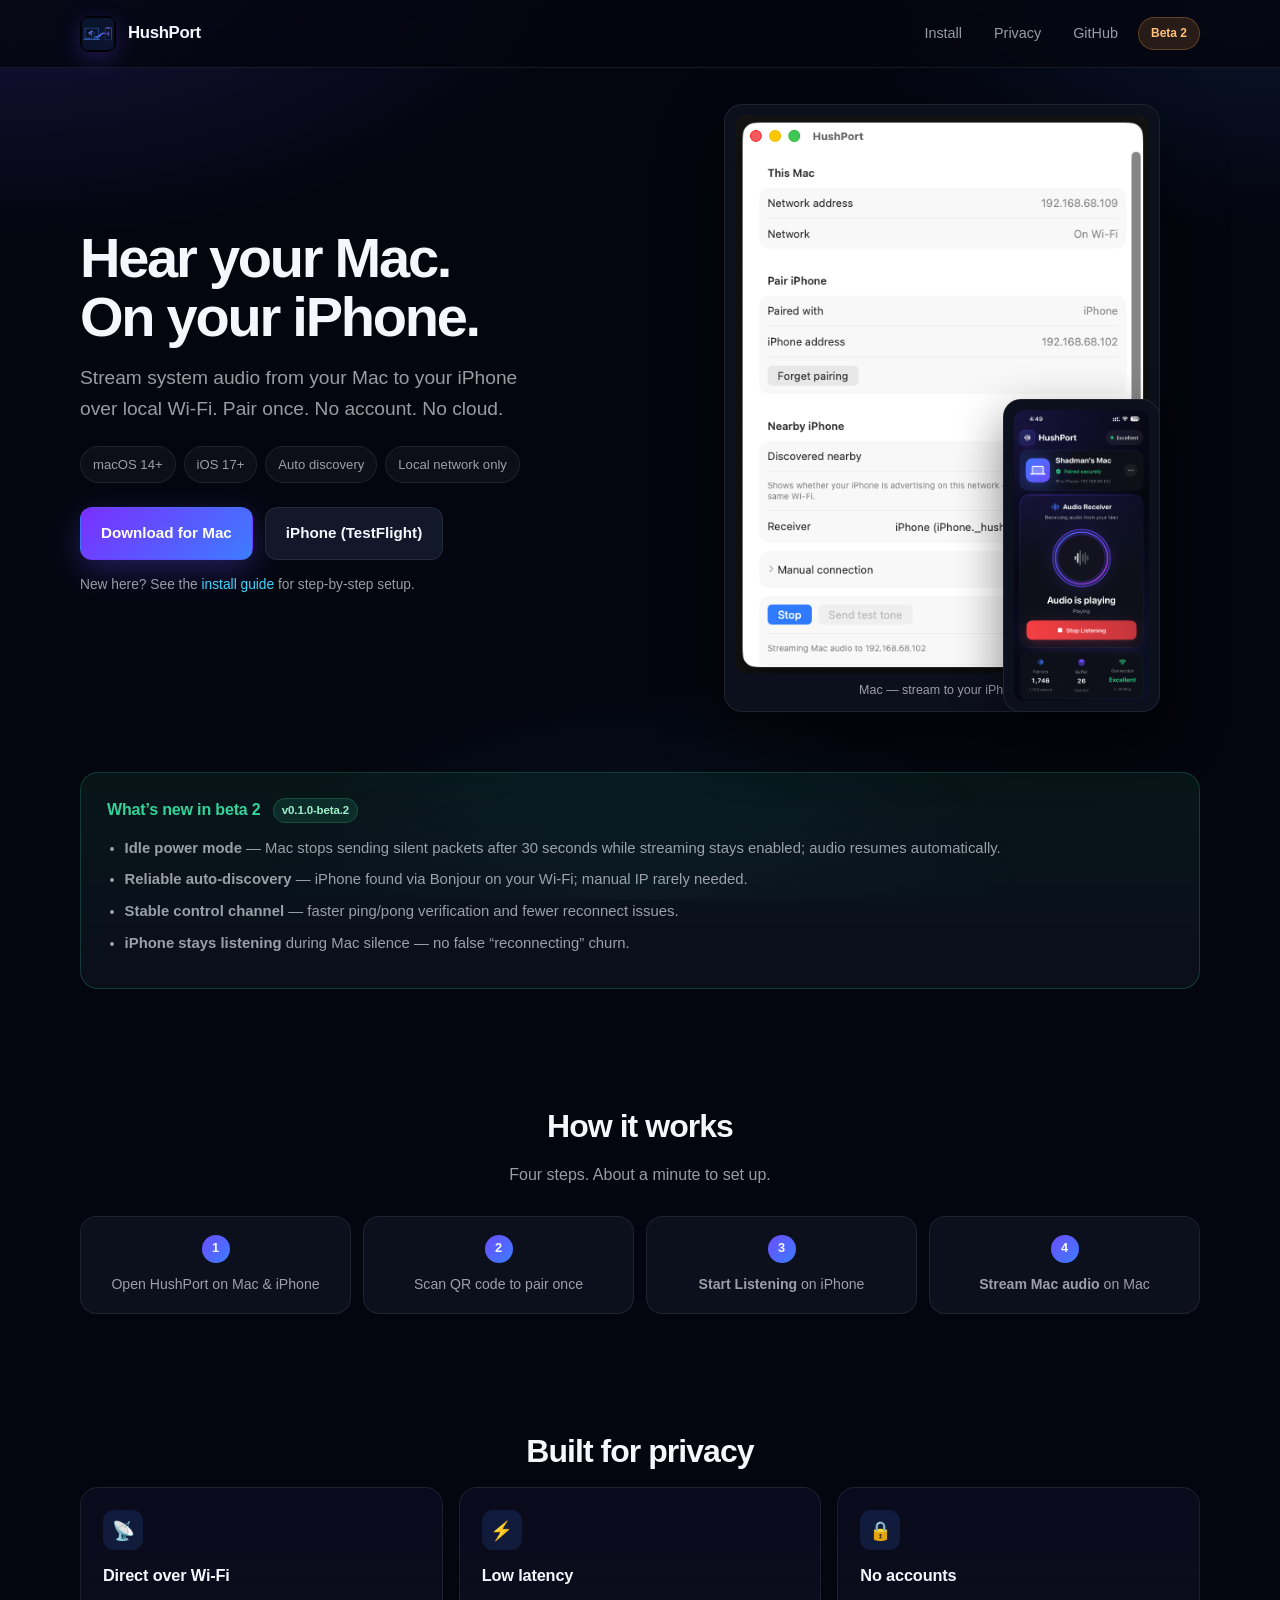
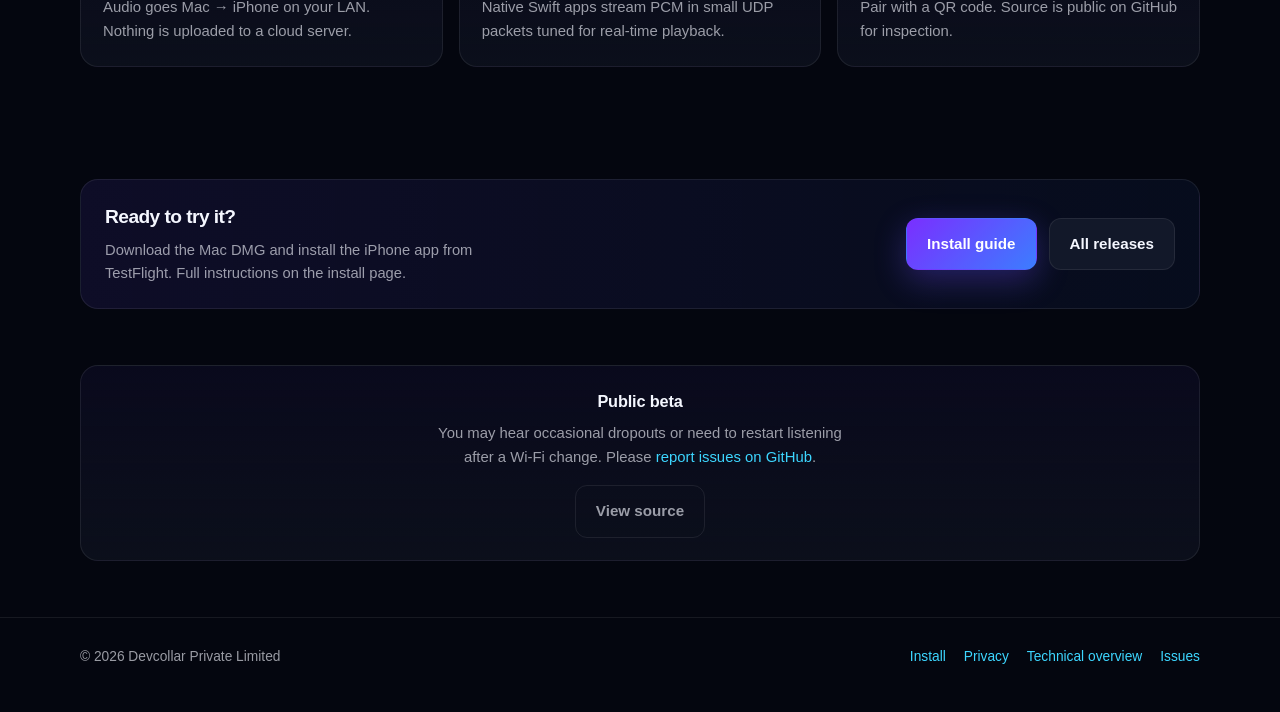
==== commit 1a815b3d: "Fix hero screenshot layout clipping on landing page. Contain Mac and iPhone previews in a bounded sh" ====
--- a/docs/index.html
+++ b/docs/index.html
@@ -17,10 +17,14 @@
   <style>
     .hero-grid {
       display: grid;
-      grid-template-columns: 1.05fr 0.95fr;
-      gap: 36px;
+      grid-template-columns: minmax(0, 1.05fr) minmax(0, 0.95fr);
+      gap: 32px;
       align-items: center;
       padding: 36px 0 20px;
+    }
+
+    .hero-copy {
+      min-width: 0;
     }
 
     .hero-copy h1 {
@@ -67,38 +71,60 @@
     }
 
     .hero-visual {
-      display: grid;
-      gap: 14px;
+      min-width: 0;
+      display: flex;
+      justify-content: center;
+      align-items: center;
+      width: 100%;
+    }
+
+    .device-showcase {
+      position: relative;
+      width: min(100%, 460px);
+      margin: 0 auto;
+      padding: 0 12px 8px;
     }
 
     .shot {
       background: var(--panel);
       border: 1px solid var(--border);
       border-radius: var(--radius);
-      padding: 12px;
+      padding: 10px;
       box-shadow: var(--shadow);
+      margin: 0;
     }
 
     .shot img {
       width: 100%;
       height: auto;
-      border-radius: 12px;
+      border-radius: 10px;
       display: block;
     }
 
     .shot figcaption {
       margin-top: 8px;
-      font-size: 0.8rem;
+      font-size: 0.78rem;
       color: var(--muted);
       text-align: center;
     }
 
-    .shot-mac { grid-column: 1; }
+    .shot-mac {
+      width: 100%;
+    }
+
     .shot-ios {
-      max-width: 240px;
-      margin: -48px 0 0 auto;
-      position: relative;
+      position: absolute;
+      right: 12px;
+      bottom: 8px;
+      width: 34%;
+      min-width: 110px;
+      max-width: 168px;
       z-index: 2;
+      box-shadow: 0 18px 48px rgba(0, 0, 0, 0.45);
+    }
+
+    .shot-ios figcaption {
+      display: none;
     }
 
     .steps-row {
@@ -149,9 +175,18 @@
 
     @media (max-width: 900px) {
       .hero-grid { grid-template-columns: 1fr; }
+      .device-showcase {
+        width: min(100%, 520px);
+        padding-bottom: 0;
+      }
       .shot-ios {
-        max-width: 220px;
-        margin: 0 auto;
+        position: static;
+        width: min(52%, 220px);
+        margin: 16px auto 0;
+        box-shadow: var(--shadow);
+      }
+      .shot-ios figcaption {
+        display: block;
       }
       .steps-row { grid-template-columns: 1fr 1fr; }
     }
@@ -209,14 +244,16 @@
       </div>
 
       <div class="hero-visual">
-        <figure class="shot shot-mac">
-          <img src="screenshots/mac-streaming.png" alt="HushPort Mac app streaming audio" width="960" height="540" loading="eager" />
-          <figcaption>Mac — stream to your iPhone</figcaption>
-        </figure>
-        <figure class="shot shot-ios">
-          <img src="screenshots/ios-streaming.png" alt="HushPort iPhone app playing audio" width="390" height="844" loading="eager" />
-          <figcaption>iPhone — speaker or earphones</figcaption>
-        </figure>
+        <div class="device-showcase">
+          <figure class="shot shot-mac">
+            <img src="screenshots/mac-streaming.png" alt="HushPort Mac app streaming audio" width="960" height="540" loading="eager" />
+            <figcaption>Mac — stream to your iPhone</figcaption>
+          </figure>
+          <figure class="shot shot-ios">
+            <img src="screenshots/ios-streaming.png" alt="HushPort iPhone app playing audio" width="390" height="844" loading="eager" />
+            <figcaption>iPhone — speaker or earphones</figcaption>
+          </figure>
+        </div>
       </div>
     </section>
 
